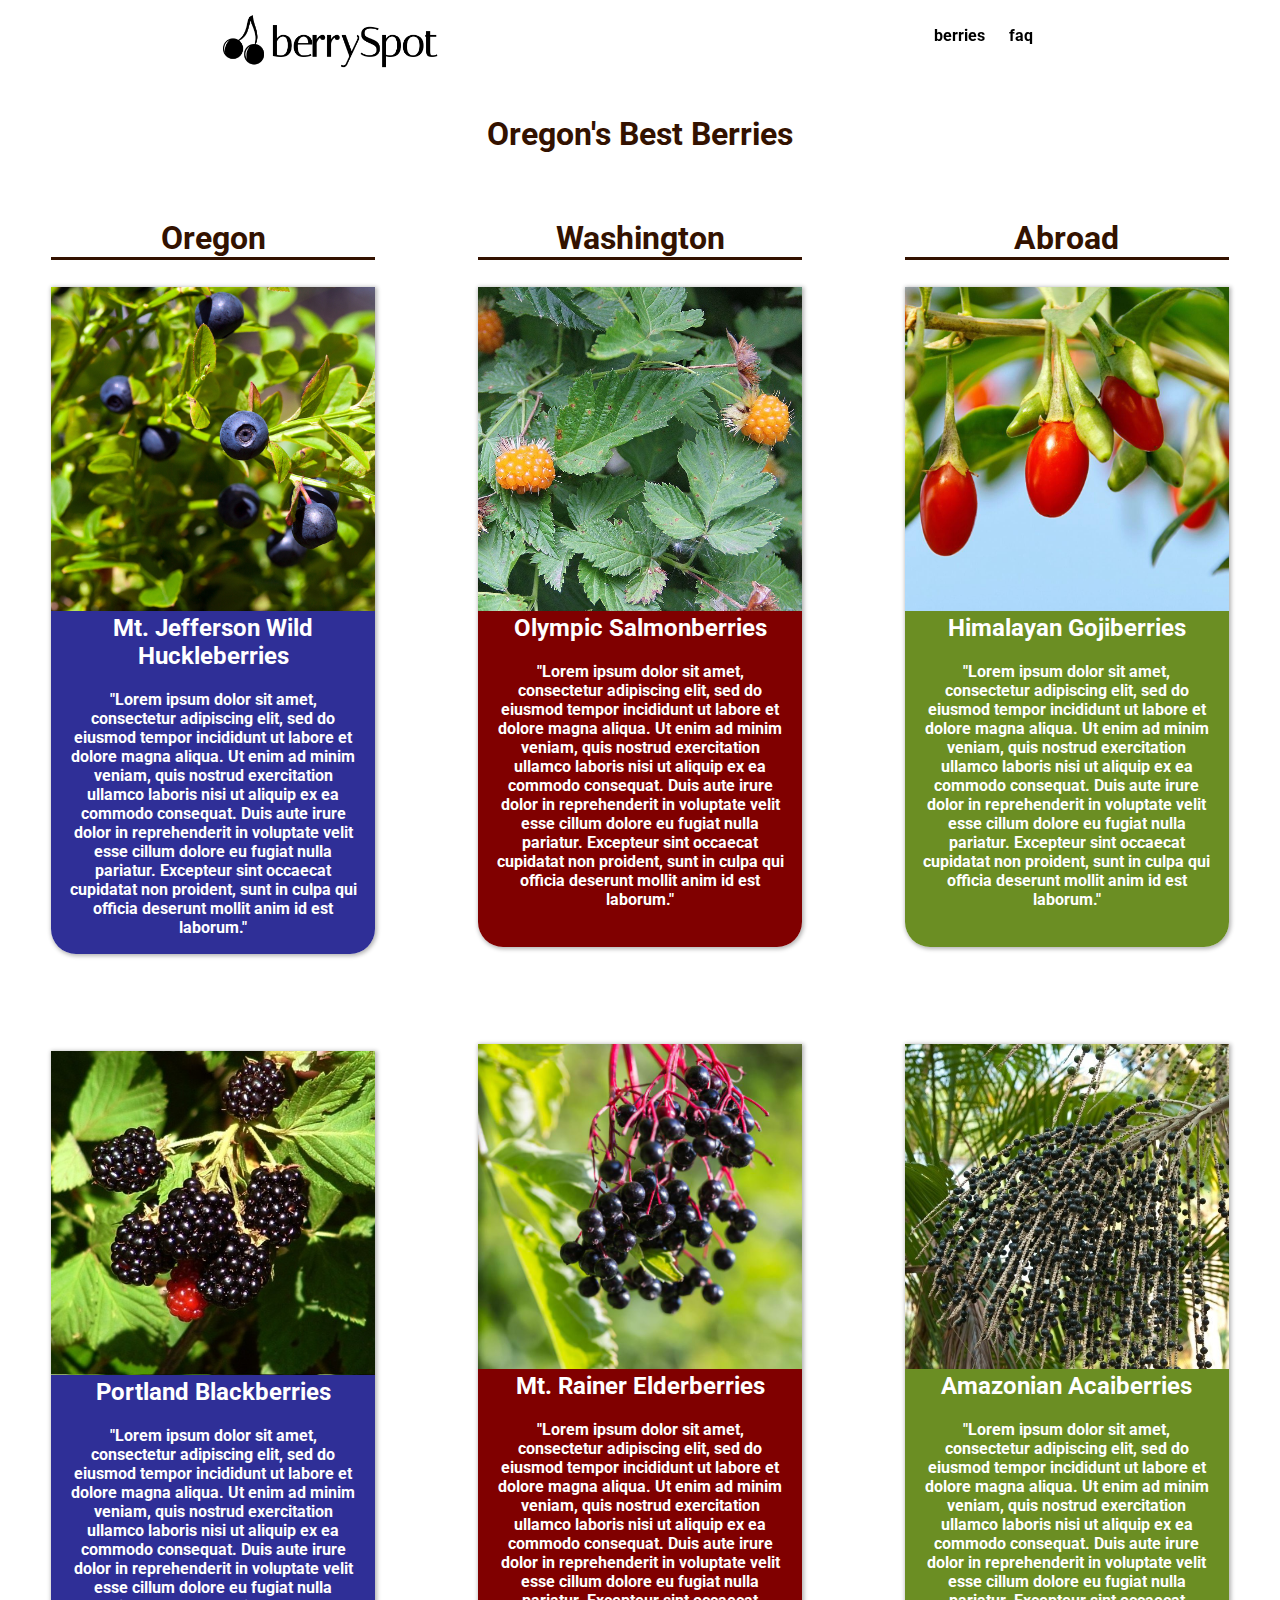
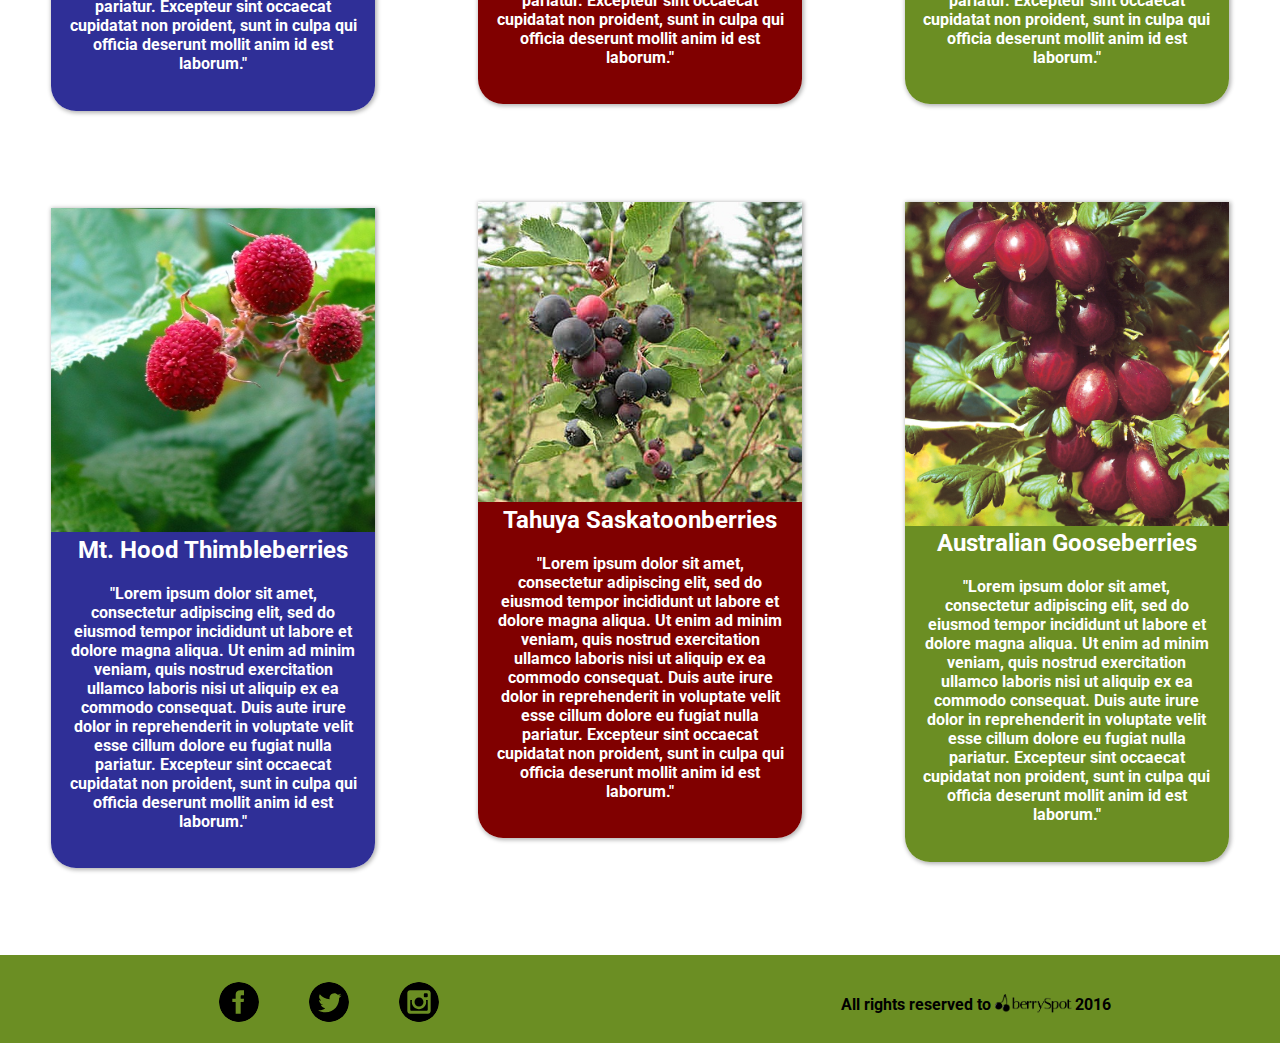
==== menu.html @ 236f7106 "initial commit" ====
<DOCTYPE! html>



<html>
	<head>
		<link rel="stylesheet" href="normalize.css">
		<link rel="stylesheet" href="berryspot.css">
		<link href='https://fonts.googleapis.com/css?family=Roboto' rel='stylesheet' type='text/css'>
		<meta name="viewport" content="width=device-width, initial-scale=1.0">
	</head>
	<body>
		<header class="header">
				<a href="index.html"class="name"><img src="images/logo.png"></a>
				<ul class="nav-list">
					<p class="menu"><a href="menu.html">berries</a></p>
					<p class="faq"><a href="faq.html">faq</a></p>
				</ul>
			</header>

			<h1 class="strain-header">Oregon's Best Berries</h1>

			<div class="container">
					<div class="indica">
						<h2 class="strain-title">Oregon</h2>	
							<div class="strain">
								<img src="images/berry/huckleberry.jpg" class="strain-image">
								<figcaption>
									<h2 class="strain-name"><a href="https://www.leafly.com/hybrid/trainwreck">Mt. Jefferson Wild Huckleberries</a></h2>
									<p>"Lorem ipsum dolor sit amet, consectetur adipiscing elit, sed do eiusmod tempor incididunt ut labore et dolore magna aliqua. Ut enim ad minim veniam, quis nostrud exercitation ullamco laboris nisi ut aliquip ex ea commodo consequat. Duis aute irure dolor in reprehenderit in voluptate velit esse cillum dolore eu fugiat nulla pariatur. Excepteur sint occaecat cupidatat non proident, sunt in culpa qui officia deserunt mollit anim id est laborum."</p>
								</figcaption>
							</div>

							<div class="strain">
								<img src="images/berry/blackberry.jpg" class="strain-image">
								<figcaption>
									<h2 class="strain-name"><a href="https://www.leafly.com/hybrid/trainwreck">Portland Blackberries</a></h2>
									<p>"Lorem ipsum dolor sit amet, consectetur adipiscing elit, sed do eiusmod tempor incididunt ut labore et dolore magna aliqua. Ut enim ad minim veniam, quis nostrud exercitation ullamco laboris nisi ut aliquip ex ea commodo consequat. Duis aute irure dolor in reprehenderit in voluptate velit esse cillum dolore eu fugiat nulla pariatur. Excepteur sint occaecat cupidatat non proident, sunt in culpa qui officia deserunt mollit anim id est laborum."</p>
								</figcaption>
							</div>

							<div class="strain">
								<img src="images/berry/thimbleberry.jpg" class="strain-image">
								<figcaption>
									<h2 class="strain-name"><a href="https://www.leafly.com/hybrid/trainwreck">Mt. Hood Thimbleberries</a></h2>
									<p>"Lorem ipsum dolor sit amet, consectetur adipiscing elit, sed do eiusmod tempor incididunt ut labore et dolore magna aliqua. Ut enim ad minim veniam, quis nostrud exercitation ullamco laboris nisi ut aliquip ex ea commodo consequat. Duis aute irure dolor in reprehenderit in voluptate velit esse cillum dolore eu fugiat nulla pariatur. Excepteur sint occaecat cupidatat non proident, sunt in culpa qui officia deserunt mollit anim id est laborum."</p>
								</figcaption>
							</div>

					</div>
					<div class="sativa">
						<h2 class="strain-title">Washington</h2>
							<div class="strain">
								<img src="images/berry/salmonberry.jpg" class="strain-image">
								<figcaption>
									<h2 class="strain-name"><a href="https://www.leafly.com/hybrid/trainwreck">Olympic Salmonberries</a></h2>
									<p>"Lorem ipsum dolor sit amet, consectetur adipiscing elit, sed do eiusmod tempor incididunt ut labore et dolore magna aliqua. Ut enim ad minim veniam, quis nostrud exercitation ullamco laboris nisi ut aliquip ex ea commodo consequat. Duis aute irure dolor in reprehenderit in voluptate velit esse cillum dolore eu fugiat nulla pariatur. Excepteur sint occaecat cupidatat non proident, sunt in culpa qui officia deserunt mollit anim id est laborum."</p>
								</figcaption>
							</div>

							<div class="strain">
								<img src="images/berry/elderberry.jpg" class="strain-image">
								<figcaption>
									<h2 class="strain-name"><a href="https://www.leafly.com/hybrid/trainwreck">Mt. Rainer Elderberries</a></h2>
									<p>"Lorem ipsum dolor sit amet, consectetur adipiscing elit, sed do eiusmod tempor incididunt ut labore et dolore magna aliqua. Ut enim ad minim veniam, quis nostrud exercitation ullamco laboris nisi ut aliquip ex ea commodo consequat. Duis aute irure dolor in reprehenderit in voluptate velit esse cillum dolore eu fugiat nulla pariatur. Excepteur sint occaecat cupidatat non proident, sunt in culpa qui officia deserunt mollit anim id est laborum."</p>
								</figcaption>
							</div>

							<div class="strain">
								<img src="images/berry/saskatoonberry.jpg" class="strain-image">
								<figcaption>
									<h2 class="strain-name"><a href="https://www.leafly.com/hybrid/trainwreck">Tahuya Saskatoonberries</a></h2>
									<p>"Lorem ipsum dolor sit amet, consectetur adipiscing elit, sed do eiusmod tempor incididunt ut labore et dolore magna aliqua. Ut enim ad minim veniam, quis nostrud exercitation ullamco laboris nisi ut aliquip ex ea commodo consequat. Duis aute irure dolor in reprehenderit in voluptate velit esse cillum dolore eu fugiat nulla pariatur. Excepteur sint occaecat cupidatat non proident, sunt in culpa qui officia deserunt mollit anim id est laborum."</p>
								</figcaption>
							</div>


					</div>
					<div class="hybrid">
						<h2 class="strain-title">Abroad</h2>
							<div class="strain">
								<img src="images/berry/gojiberry.jpg" class="strain-image">
								<figcaption>
									<h2 class="strain-name"><a href="https://www.leafly.com/hybrid/trainwreck">Himalayan Gojiberries</a></h2>
									<p>"Lorem ipsum dolor sit amet, consectetur adipiscing elit, sed do eiusmod tempor incididunt ut labore et dolore magna aliqua. Ut enim ad minim veniam, quis nostrud exercitation ullamco laboris nisi ut aliquip ex ea commodo consequat. Duis aute irure dolor in reprehenderit in voluptate velit esse cillum dolore eu fugiat nulla pariatur. Excepteur sint occaecat cupidatat non proident, sunt in culpa qui officia deserunt mollit anim id est laborum."</p>
								</figcaption>
							</div>

							<div class="strain">
								<img src="images/berry/acaiberry.jpg" class="strain-image">
								<figcaption>
									<h2 class="strain-name"><a href="https://www.leafly.com/hybrid/trainwreck">Amazonian Acaiberries</a></h2>
									<p>"Lorem ipsum dolor sit amet, consectetur adipiscing elit, sed do eiusmod tempor incididunt ut labore et dolore magna aliqua. Ut enim ad minim veniam, quis nostrud exercitation ullamco laboris nisi ut aliquip ex ea commodo consequat. Duis aute irure dolor in reprehenderit in voluptate velit esse cillum dolore eu fugiat nulla pariatur. Excepteur sint occaecat cupidatat non proident, sunt in culpa qui officia deserunt mollit anim id est laborum."</p>
								</figcaption>
							</div>

							<div class="strain">
								<img src="images/berry/gooseberry.jpg" class="strain-image">
								<figcaption>
									<h2 class="strain-name"><a href="https://www.leafly.com/hybrid/trainwreck">Australian Gooseberries</a></h2>
									<p>"Lorem ipsum dolor sit amet, consectetur adipiscing elit, sed do eiusmod tempor incididunt ut labore et dolore magna aliqua. Ut enim ad minim veniam, quis nostrud exercitation ullamco laboris nisi ut aliquip ex ea commodo consequat. Duis aute irure dolor in reprehenderit in voluptate velit esse cillum dolore eu fugiat nulla pariatur. Excepteur sint occaecat cupidatat non proident, sunt in culpa qui officia deserunt mollit anim id est laborum."</p>
								</figcaption>
							</div>
					</div>
			</div>	
			<footer>
	  			<div class="footer-content">
		  			<a href="http://www.facebook.com"><img src="images/icon/facebook.svg" class="icon"></a>
	  				<a href="http://www.twitter.com"><img src="images/icon/twitter.svg" class="icon"></a>
	  				<a href="http://www.instagram.com"><img src="images/icon/instagram.svg" class="icon"></a>
	  			</div>
	  			<div class="rights"><p style="color:black"><strong>All rights reserved to <img src="images/logo1.png">2016</strong></p></div>
  			</footer>
	</body>
</html>
---- berryspot.css ----
body{
	/*background-color: #F8F6EE;
*/	/*font-family: 'Rokkitt', serif;*/
	background-color:white;
	font-family: 'Roboto', sans-serif;
	color:#331200;

}
/*/*#f8f0ed*/
/*rgba(248, 246, 238, 0.6)*/

/***********************Header*************************/


img[src="images/logo.png"]{

	width:4em;
	height:6vh;
}

img[src="images/logo1.png"]{

 width: 5rem;
 position: relative;
bottom: -3px;

}

.header{
	display: flex;
	flex-direction: column;
	/*box-shadow: 0 0 10px 1px rgba(0,0,0,.4);*/
	position:fixed;
	z-index: 1000;
	/*right:0;*/
	/*left:0;*/
	top:0;
	background: rgba(255, 255, 255, 0.6);	
	padding-bottom: -5%;
	width:100%;
	justify-content:center;
	/*border-bottom-right-radius: 10px 10px; 
	border-bottom-left-radius: 10px 10px;*/
	text-align: center;
	margin: 0 auto;


}


.name{
	display: -webkit-flex;
	font-size: 350%;
	font-weight: bolder;
	margin:0 auto;
	padding-top:15px;
}

.nav-list{
	display: -webkit-flex;
	flex-direction: row;
	margin:10px auto -10px;
	font-weight: bolder;

}

.nav-list a{
	margin-right: 1.5em;	
}



.name a,
.nav-list a{
	text-decoration: none;
	color:black;
}



.hero-text{
	display:flex;
	margin-top:auto;
	margin-left:50px;
	align-items:flex-end;
	flex-direction:column;
	color:white;
	width:60%;
	font-weight: bolder;
}

footer{
	width:100%;

	background-color: rgba(107,142,35, 2);
	display: flex;
	flex-direction:column;

}

.footer-content{
	margin: 1% auto 1%;
	display: flex;
}

.icon{
	height:40px;
	width:40px;
	margin-left:50px;
	border-radius: 100%;
	margin-top: 15%;
}

.icon:hover{
	box-shadow: 0 0 .5px 1px  rgba(0,0,0,.9); 
}

.rights{
	margin: .5% auto 0;
	padding-left:5%;
}



/***********************Content*************************/

.slide-wrapper{
	margin-top: 3%;
	width:100%;
	display: flex;
}

.slideHolder{
	width:85%;
	margin: auto;
}
.hero-image{
	width: 100%;
}

.tag{
	margin-top:35%;
	width:100%;
	text-align: center;

}

.content-wrapper{
	width:100%;
	display: flex;
	flex-direction:column;
}

.main-content{
	width:90%;
	display:flex;
	margin: 2% auto 20%;
	flex-direction:column;
	justify-content:space-between;
}

.secondary-content{
	width:90%;
	margin: 3% auto 0;
}


/***********************Menu*************************/

.strain{
	max-width: 548px;
	box-shadow: 1px 1px 4px 1px  rgba(0,0,0,.3);
	border-bottom-right-radius: 25px 25px; 
	border-bottom-left-radius: 25px 25px; 
	transition:.3s;
}



.strain-header{
	margin-top: 34%;
	margin-bottom: 50px;
	text-align: center;
}

.container{
	display:flex;
	flex-direction:column;
	justify-content:space-around;
	margin-bottom: 5%;
	padding-bottom: 50px;
	text-align: center;
}

.indica div:nth-child(1n+3),
.sativa div:nth-child(1n+3),
.hybrid div:nth-child(1n+3){
	margin-top:30%;
}

.strain:hover{
	transform:scale(1.02);
	box-shadow: 1px 1px 4px 1px  rgba(0,0,0,.6);
}

.strain-image{
	width:100%;
	height: auto;
/*	box-shadow: 0 0 10px 1px black;*/
	max-width: 568px;
	max-height: 350px;


}

.strain-title{
	border-bottom: 3px solid #331200;
	margin-top: 20%;
	font-size: 200%;
}

figcaption {
			color: #fff;	
			background: rgba(119, 179, 0, 1);
			bottom: 0;
			width: 100%;
			min-height:15%;
			border-bottom-right-radius: 25px 25px; 
			border-bottom-left-radius: 25px 25px; 
}

figcaption h2{
		margin-top: 0;
		padding-top: 1%;	

}

.indica figcaption {
			background: #2F2F97;
}
.sativa figcaption {
			background: maroon;
	/*(rgb119, 179, 0)*/		
}
.hybrid figcaption {
			background: rgba(107,142,35, 1);
}


figcaption h4,
figcaption p {
			font-weight: bold;
			margin-top:0;
			padding:0 5%;

}

.indica,
.sativa,
.hybrid{
	justify-content:space-around;
	margin: 0 15%; 
}

.strain h2{
	font-size: 150%;
}

p:last-child{
	padding-bottom:5%;
	 
}

.strain-name a{
	text-decoration: none;
	color:white;
}


/***********************FAQ*************************/

.faq-main{
	margin: 5% auto 5%;
	width:90%;
	padding:0 3.5%; 

}

.faq-header{
	margin-top: 34%;
	margin-bottom: 50px;
	text-align: center;
}







@media (min-width: 800px){

	.header{
	display: flex;
	flex-direction: row;
}

footer{
	flex-direction:row;

}
.rights{
	margin-top: 1.5%;
}

.footer-content{
	margin: 1% auto 1.5%;
}



.container{
	display:flex;
	flex-direction:row;
}

.indica,
.sativa,
.hybrid{
	justify-content:space-around;
	margin: 0 4%;
}

.strain-title{
	margin-top: 5%;
}

/*Home*/

.slideHolder{
	width:65%;
	margin: auto;
}

.main-content{
	width:85%;
	flex-direction:row;
	margin: 2% auto 13%;

}


.secondary-content{
	width:85%;
	
}

.secondary{
	margin-left: 2.5%;
}
.primary{
	margin-right: 2.5%;
}

.tag{
	margin-top:15%;
}
.strain-header, .faq-header{
	margin-top: 12%;
}




.faq-main{
	width:75%;
	border-right: 3px solid #331200;
	border-left: 3px solid #331200;


}






}



@media (min-width: 1200px){
.main-content{
	width:70%;
}


.secondary-content{
	width:70%;
	
}

.tag, .strain-header, .faq-header{
	margin-top:9%;
}




.main-content{
	margin: 2% auto 5%;

}

.faq-main{
	width:55%;

}


}
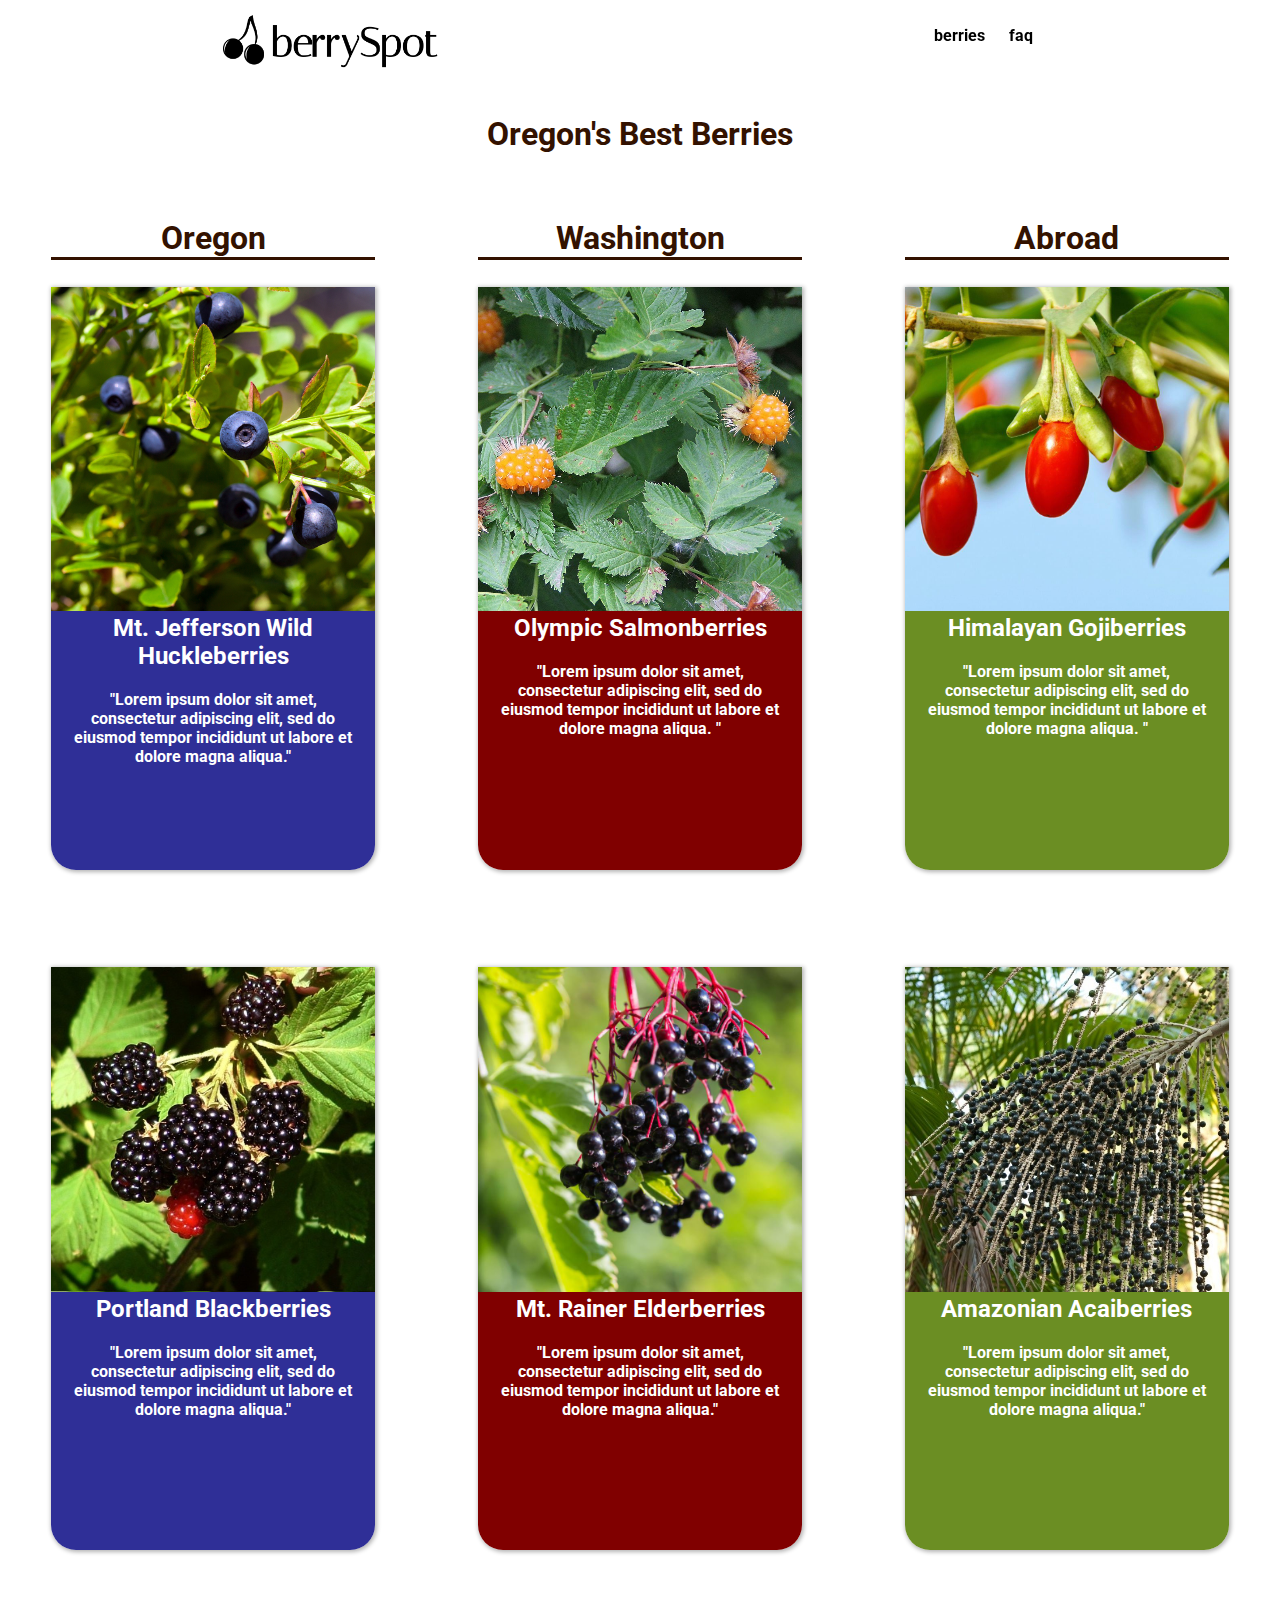
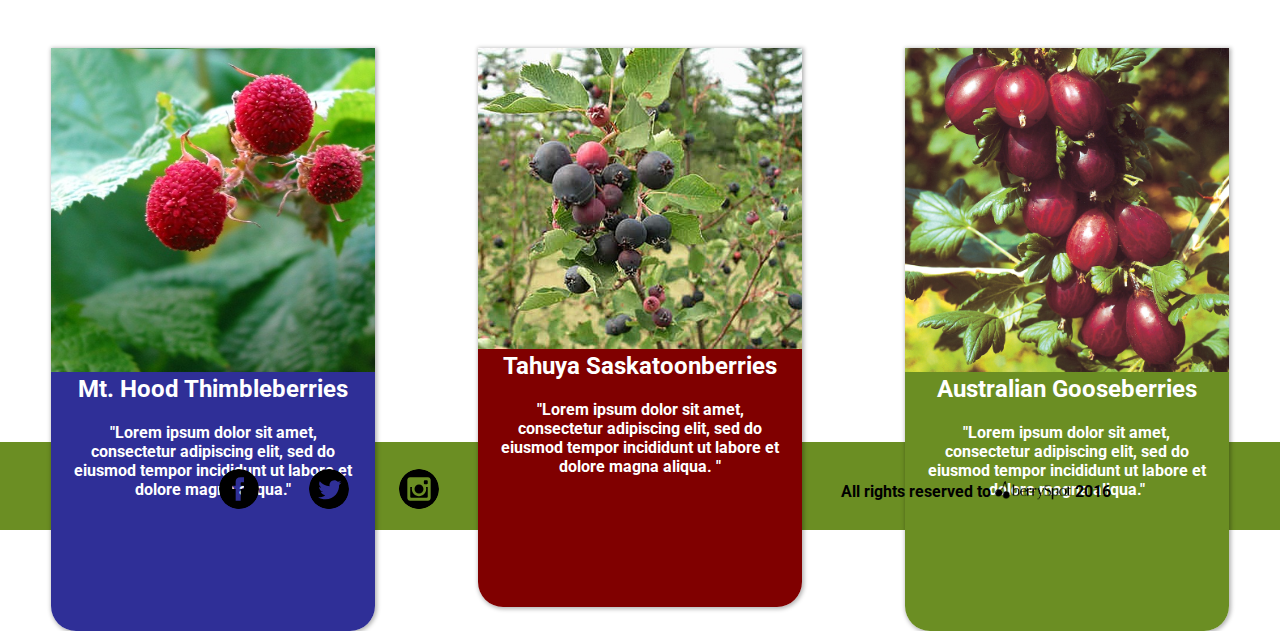
==== commit 731632d9: "text changes" ====
--- a/menu.html
+++ b/menu.html
@@ -27,7 +27,7 @@
 								<img src="images/berry/huckleberry.jpg" class="strain-image">
 								<figcaption>
 									<h2 class="strain-name"><a href="https://www.leafly.com/hybrid/trainwreck">Mt. Jefferson Wild Huckleberries</a></h2>
-									<p>"Lorem ipsum dolor sit amet, consectetur adipiscing elit, sed do eiusmod tempor incididunt ut labore et dolore magna aliqua. Ut enim ad minim veniam, quis nostrud exercitation ullamco laboris nisi ut aliquip ex ea commodo consequat. Duis aute irure dolor in reprehenderit in voluptate velit esse cillum dolore eu fugiat nulla pariatur. Excepteur sint occaecat cupidatat non proident, sunt in culpa qui officia deserunt mollit anim id est laborum."</p>
+									<p>"Lorem ipsum dolor sit amet, consectetur adipiscing elit, sed do eiusmod tempor incididunt ut labore et dolore magna aliqua."</p>
 								</figcaption>
 							</div>
 
@@ -35,7 +35,7 @@
 								<img src="images/berry/blackberry.jpg" class="strain-image">
 								<figcaption>
 									<h2 class="strain-name"><a href="https://www.leafly.com/hybrid/trainwreck">Portland Blackberries</a></h2>
-									<p>"Lorem ipsum dolor sit amet, consectetur adipiscing elit, sed do eiusmod tempor incididunt ut labore et dolore magna aliqua. Ut enim ad minim veniam, quis nostrud exercitation ullamco laboris nisi ut aliquip ex ea commodo consequat. Duis aute irure dolor in reprehenderit in voluptate velit esse cillum dolore eu fugiat nulla pariatur. Excepteur sint occaecat cupidatat non proident, sunt in culpa qui officia deserunt mollit anim id est laborum."</p>
+									<p>"Lorem ipsum dolor sit amet, consectetur adipiscing elit, sed do eiusmod tempor incididunt ut labore et dolore magna aliqua."</p>
 								</figcaption>
 							</div>
 
@@ -43,7 +43,7 @@
 								<img src="images/berry/thimbleberry.jpg" class="strain-image">
 								<figcaption>
 									<h2 class="strain-name"><a href="https://www.leafly.com/hybrid/trainwreck">Mt. Hood Thimbleberries</a></h2>
-									<p>"Lorem ipsum dolor sit amet, consectetur adipiscing elit, sed do eiusmod tempor incididunt ut labore et dolore magna aliqua. Ut enim ad minim veniam, quis nostrud exercitation ullamco laboris nisi ut aliquip ex ea commodo consequat. Duis aute irure dolor in reprehenderit in voluptate velit esse cillum dolore eu fugiat nulla pariatur. Excepteur sint occaecat cupidatat non proident, sunt in culpa qui officia deserunt mollit anim id est laborum."</p>
+									<p>"Lorem ipsum dolor sit amet, consectetur adipiscing elit, sed do eiusmod tempor incididunt ut labore et dolore magna aliqua."</p>
 								</figcaption>
 							</div>
 
@@ -54,7 +54,7 @@
 								<img src="images/berry/salmonberry.jpg" class="strain-image">
 								<figcaption>
 									<h2 class="strain-name"><a href="https://www.leafly.com/hybrid/trainwreck">Olympic Salmonberries</a></h2>
-									<p>"Lorem ipsum dolor sit amet, consectetur adipiscing elit, sed do eiusmod tempor incididunt ut labore et dolore magna aliqua. Ut enim ad minim veniam, quis nostrud exercitation ullamco laboris nisi ut aliquip ex ea commodo consequat. Duis aute irure dolor in reprehenderit in voluptate velit esse cillum dolore eu fugiat nulla pariatur. Excepteur sint occaecat cupidatat non proident, sunt in culpa qui officia deserunt mollit anim id est laborum."</p>
+									<p>"Lorem ipsum dolor sit amet, consectetur adipiscing elit, sed do eiusmod tempor incididunt ut labore et dolore magna aliqua. "</p>
 								</figcaption>
 							</div>
 
@@ -62,7 +62,7 @@
 								<img src="images/berry/elderberry.jpg" class="strain-image">
 								<figcaption>
 									<h2 class="strain-name"><a href="https://www.leafly.com/hybrid/trainwreck">Mt. Rainer Elderberries</a></h2>
-									<p>"Lorem ipsum dolor sit amet, consectetur adipiscing elit, sed do eiusmod tempor incididunt ut labore et dolore magna aliqua. Ut enim ad minim veniam, quis nostrud exercitation ullamco laboris nisi ut aliquip ex ea commodo consequat. Duis aute irure dolor in reprehenderit in voluptate velit esse cillum dolore eu fugiat nulla pariatur. Excepteur sint occaecat cupidatat non proident, sunt in culpa qui officia deserunt mollit anim id est laborum."</p>
+									<p>"Lorem ipsum dolor sit amet, consectetur adipiscing elit, sed do eiusmod tempor incididunt ut labore et dolore magna aliqua."</p>
 								</figcaption>
 							</div>
 
@@ -70,7 +70,7 @@
 								<img src="images/berry/saskatoonberry.jpg" class="strain-image">
 								<figcaption>
 									<h2 class="strain-name"><a href="https://www.leafly.com/hybrid/trainwreck">Tahuya Saskatoonberries</a></h2>
-									<p>"Lorem ipsum dolor sit amet, consectetur adipiscing elit, sed do eiusmod tempor incididunt ut labore et dolore magna aliqua. Ut enim ad minim veniam, quis nostrud exercitation ullamco laboris nisi ut aliquip ex ea commodo consequat. Duis aute irure dolor in reprehenderit in voluptate velit esse cillum dolore eu fugiat nulla pariatur. Excepteur sint occaecat cupidatat non proident, sunt in culpa qui officia deserunt mollit anim id est laborum."</p>
+									<p>"Lorem ipsum dolor sit amet, consectetur adipiscing elit, sed do eiusmod tempor incididunt ut labore et dolore magna aliqua. "</p>
 								</figcaption>
 							</div>
 
@@ -82,7 +82,7 @@
 								<img src="images/berry/gojiberry.jpg" class="strain-image">
 								<figcaption>
 									<h2 class="strain-name"><a href="https://www.leafly.com/hybrid/trainwreck">Himalayan Gojiberries</a></h2>
-									<p>"Lorem ipsum dolor sit amet, consectetur adipiscing elit, sed do eiusmod tempor incididunt ut labore et dolore magna aliqua. Ut enim ad minim veniam, quis nostrud exercitation ullamco laboris nisi ut aliquip ex ea commodo consequat. Duis aute irure dolor in reprehenderit in voluptate velit esse cillum dolore eu fugiat nulla pariatur. Excepteur sint occaecat cupidatat non proident, sunt in culpa qui officia deserunt mollit anim id est laborum."</p>
+									<p>"Lorem ipsum dolor sit amet, consectetur adipiscing elit, sed do eiusmod tempor incididunt ut labore et dolore magna aliqua. "</p>
 								</figcaption>
 							</div>
 
@@ -90,7 +90,7 @@
 								<img src="images/berry/acaiberry.jpg" class="strain-image">
 								<figcaption>
 									<h2 class="strain-name"><a href="https://www.leafly.com/hybrid/trainwreck">Amazonian Acaiberries</a></h2>
-									<p>"Lorem ipsum dolor sit amet, consectetur adipiscing elit, sed do eiusmod tempor incididunt ut labore et dolore magna aliqua. Ut enim ad minim veniam, quis nostrud exercitation ullamco laboris nisi ut aliquip ex ea commodo consequat. Duis aute irure dolor in reprehenderit in voluptate velit esse cillum dolore eu fugiat nulla pariatur. Excepteur sint occaecat cupidatat non proident, sunt in culpa qui officia deserunt mollit anim id est laborum."</p>
+									<p>"Lorem ipsum dolor sit amet, consectetur adipiscing elit, sed do eiusmod tempor incididunt ut labore et dolore magna aliqua."</p>
 								</figcaption>
 							</div>
 
@@ -98,7 +98,7 @@
 								<img src="images/berry/gooseberry.jpg" class="strain-image">
 								<figcaption>
 									<h2 class="strain-name"><a href="https://www.leafly.com/hybrid/trainwreck">Australian Gooseberries</a></h2>
-									<p>"Lorem ipsum dolor sit amet, consectetur adipiscing elit, sed do eiusmod tempor incididunt ut labore et dolore magna aliqua. Ut enim ad minim veniam, quis nostrud exercitation ullamco laboris nisi ut aliquip ex ea commodo consequat. Duis aute irure dolor in reprehenderit in voluptate velit esse cillum dolore eu fugiat nulla pariatur. Excepteur sint occaecat cupidatat non proident, sunt in culpa qui officia deserunt mollit anim id est laborum."</p>
+									<p>"Lorem ipsum dolor sit amet, consectetur adipiscing elit, sed do eiusmod tempor incididunt ut labore et dolore magna aliqua."</p>
 								</figcaption>
 							</div>
 					</div>
